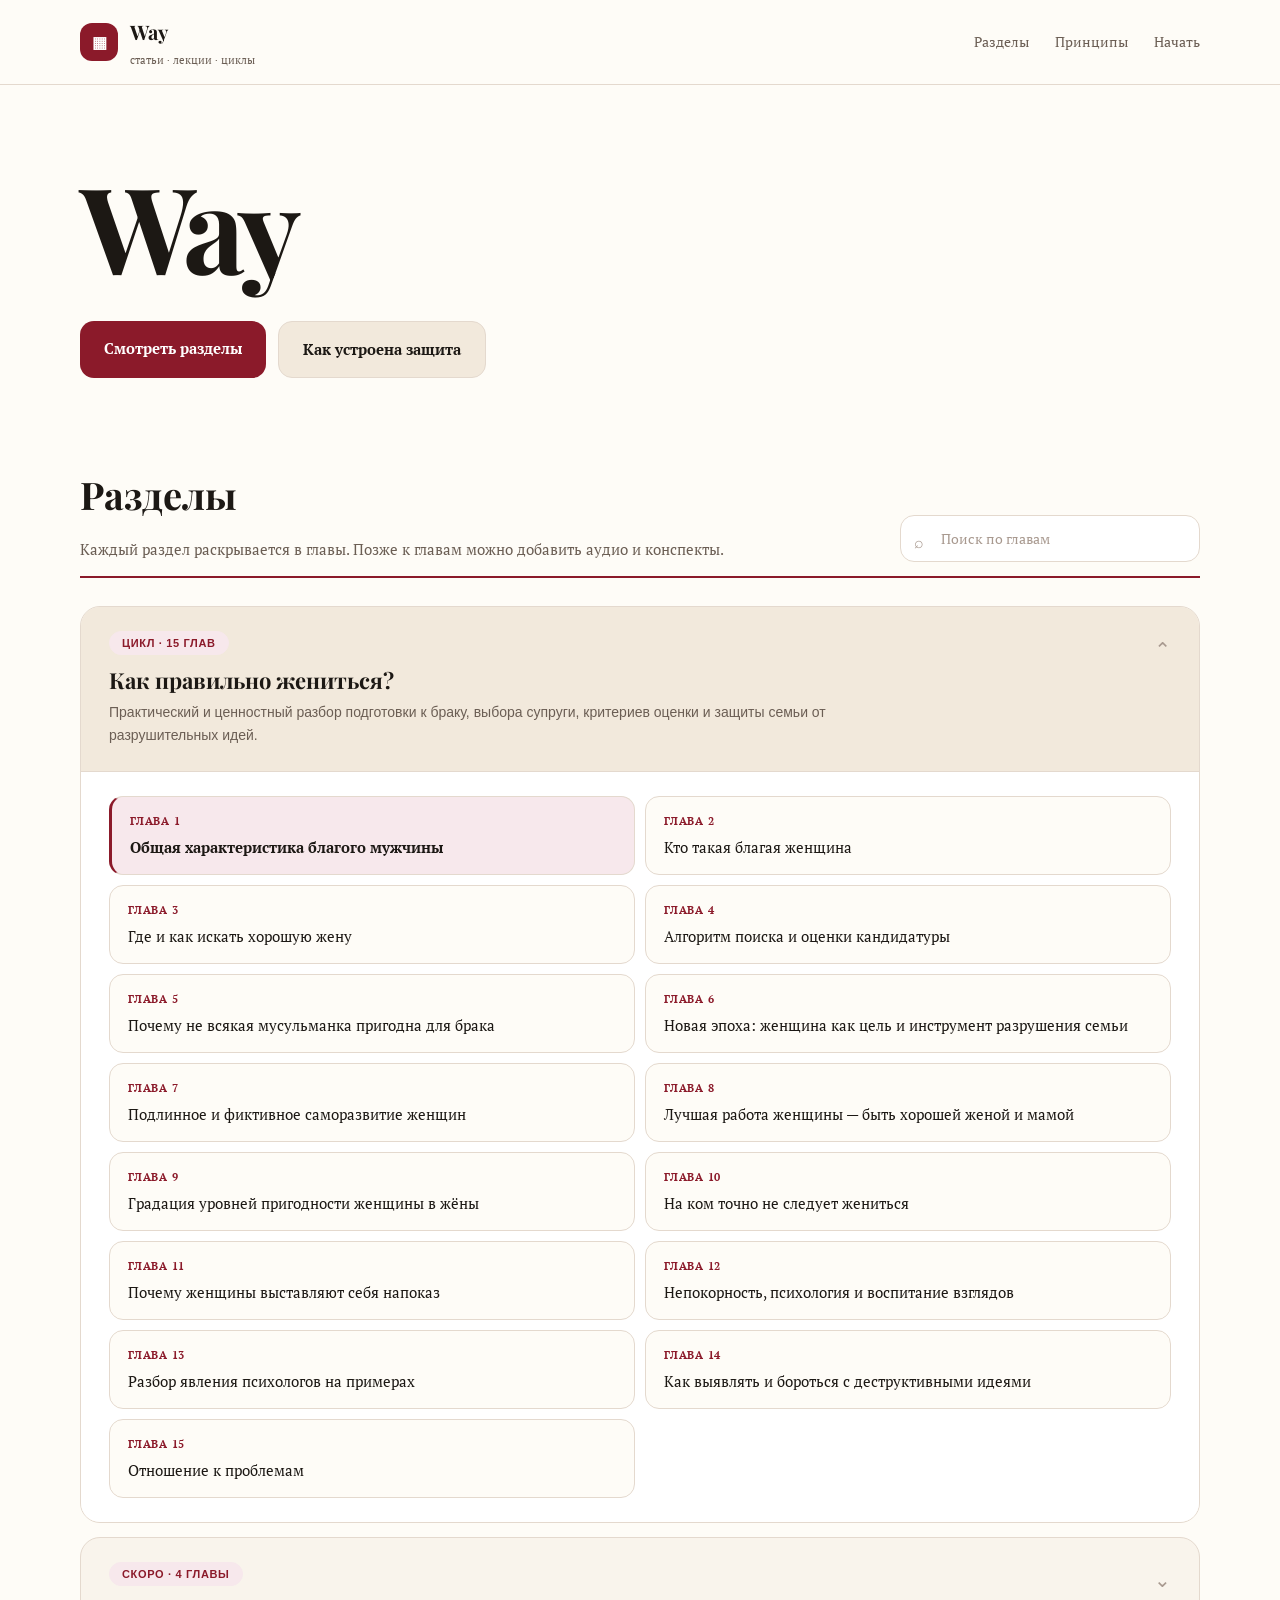
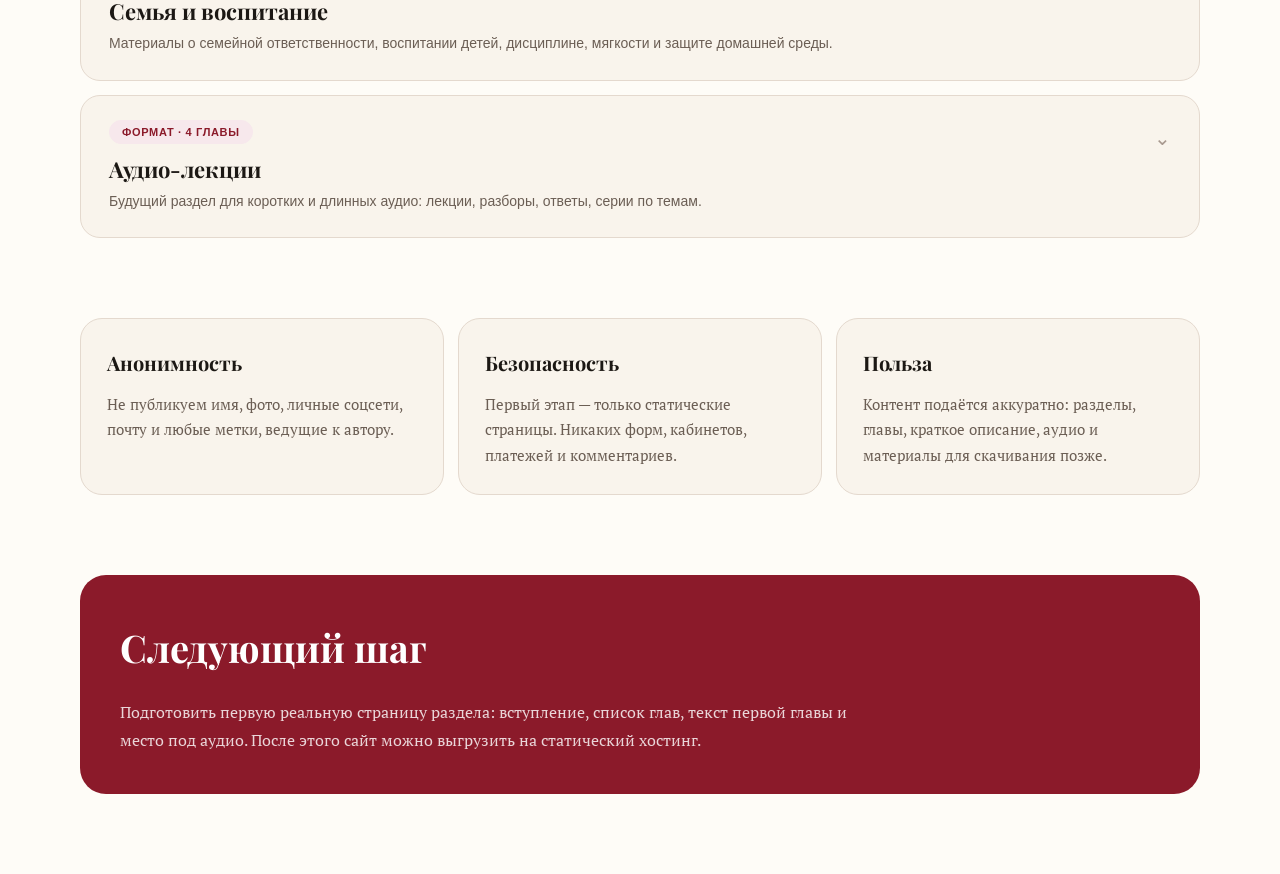
==== index.html @ 78baf411 "Add files via upload" ====
<!doctype html>
<html lang="ru">
<head>
  <meta charset="utf-8" />
  <meta name="viewport" content="width=device-width, initial-scale=1" />
  <title>Way — статьи, лекции, циклы</title>
  <meta name="description" content="Way — библиотека полезных материалов: статьи, циклы и аудио-лекции." />
  <meta name="robots" content="index, follow" />
  <link rel="preconnect" href="https://fonts.googleapis.com" />
  <link rel="preconnect" href="https://fonts.gstatic.com" crossorigin />
  <link href="https://fonts.googleapis.com/css2?family=Playfair+Display:wght@400;600;700&family=PT+Serif:ital,wght@0,400;0,700;1,400&display=swap" rel="stylesheet" />
  <link rel="stylesheet" href="styles.css" />
</head>
<body>
  <header class="topbar">
    <div class="container nav">
      <a class="brand" href="/" aria-label="На главную">
        <span class="brand-icon">▦</span>
        <span><strong>Way</strong><small>статьи · лекции · циклы</small></span>
      </a>
      <nav class="nav-links">
        <a href="#sections">Разделы</a>
        <a href="#privacy">Принципы</a>
        <a href="#start">Начать</a>
      </nav>
    </div>
  </header>

  <main class="container">
    <section class="hero">
      <div>
        <h1>Way</h1>
        <div class="actions">
          <a class="button primary" href="#sections">Смотреть разделы</a>
          <a class="button secondary" href="#privacy">Как устроена защита</a>
        </div>
      </div>
    </section>

    <section id="sections" class="section-block">
      <div class="section-title">
        <div><h2>Разделы</h2><p>Каждый раздел раскрывается в главы. Позже к главам можно добавить аудио и конспекты.</p></div>
        <label class="search"><span>⌕</span><input id="searchInput" placeholder="Поиск по главам" /></label>
      </div>

      <div class="accordion" id="accordion">
        <article class="panel open" data-search="как правильно жениться мужчина женщина жена брак семья">
          <button class="panel-head" type="button">
            <span><em>Цикл · 15 глав</em><strong>Как правильно жениться?</strong><small>Практический и ценностный разбор подготовки к браку, выбора супруги, критериев оценки и защиты семьи от разрушительных идей.</small></span>
            <i>⌄</i>
          </button>
          <div class="panel-body">
            <ol class="chapter-grid">
              <li><a href="chapter1.html">Общая характеристика благого мужчины</a></li>
              <li>Кто такая благая женщина</li>
              <li>Где и как искать хорошую жену</li>
              <li>Алгоритм поиска и оценки кандидатуры</li>
              <li>Почему не всякая мусульманка пригодна для брака</li>
              <li>Новая эпоха: женщина как цель и инструмент разрушения семьи</li>
              <li>Подлинное и фиктивное саморазвитие женщин</li>
              <li>Лучшая работа женщины — быть хорошей женой и мамой</li>
              <li>Градация уровней пригодности женщины в жёны</li>
              <li>На ком точно не следует жениться</li>
              <li>Почему женщины выставляют себя напоказ</li>
              <li>Непокорность, психология и воспитание взглядов</li>
              <li>Разбор явления психологов на примерах</li>
              <li>Как выявлять и бороться с деструктивными идеями</li>
              <li>Отношение к проблемам</li>
            </ol>
          </div>
        </article>

        <article class="panel" data-search="семья воспитание дети отец мать дом">
          <button class="panel-head" type="button">
            <span><em>Скоро · 4 главы</em><strong>Семья и воспитание</strong><small>Материалы о семейной ответственности, воспитании детей, дисциплине, мягкости и защите домашней среды.</small></span>
            <i>⌄</i>
          </button>
          <div class="panel-body"><ol class="chapter-grid"><li>Основы воспитания</li><li>Дом как крепость</li><li>Роль отца</li><li>Роль матери</li></ol></div>
        </article>

        <article class="panel" data-search="аудио лекции скачать серии избранное">
          <button class="panel-head" type="button">
            <span><em>Формат · 4 главы</em><strong>Аудио-лекции</strong><small>Будущий раздел для коротких и длинных аудио: лекции, разборы, ответы, серии по темам.</small></span>
            <i>⌄</i>
          </button>
          <div class="panel-body"><ol class="chapter-grid"><li>Последние лекции</li><li>Серии</li><li>Избранное</li><li>Скачать офлайн</li></ol></div>
        </article>
      </div>
    </section>

    <section id="privacy" class="cards">
      <div class="info-card"><h3>Анонимность</h3><p>Не публикуем имя, фото, личные соцсети, почту и любые метки, ведущие к автору.</p></div>
      <div class="info-card"><h3>Безопасность</h3><p>Первый этап — только статические страницы. Никаких форм, кабинетов, платежей и комментариев.</p></div>
      <div class="info-card"><h3>Польза</h3><p>Контент подаётся аккуратно: разделы, главы, краткое описание, аудио и материалы для скачивания позже.</p></div>
    </section>

    <section id="start" class="final-card">
      <h2>Следующий шаг</h2>
      <p>Подготовить первую реальную страницу раздела: вступление, список глав, текст первой главы и место под аудио. После этого сайт можно выгрузить на статический хостинг.</p>
    </section>
  </main>

  <script src="script.js"></script>
</body>
</html>
---- styles.css ----
/* ── Variables ── */
:root{--bg:#FEFCF7;--bg-card:#F9F4EC;--cream:#F2E9DC;--line:#E4D9CE;--text:#1C1814;--muted:#6B5E54;--muted-light:#A8998F;--burgundy:#8B1A2A;--burgundy-dk:#6D1421;--burgundy-pale:#F7E8EC}

/* ── Reset ── */
*{box-sizing:border-box}html{scroll-behavior:smooth}body{margin:0;font-family:'PT Serif',Georgia,serif;background:var(--bg);color:var(--text);line-height:1.75}.container{width:min(1120px,calc(100% - 32px));margin:0 auto}

/* ── Topbar ── */
.topbar{position:sticky;top:0;z-index:10;border-bottom:1px solid var(--line);background:rgba(254,252,247,.95);backdrop-filter:blur(16px)}.nav{display:flex;align-items:center;justify-content:space-between;padding:14px 0}.brand{display:flex;gap:12px;align-items:center;text-decoration:none;color:var(--text)}.brand-icon{display:grid;place-items:center;width:38px;height:38px;border-radius:12px;background:var(--burgundy);color:#fff;font-weight:800;font-size:16px}.brand strong{font-family:'Playfair Display',Georgia,serif;font-size:20px;color:var(--text)}.brand small{display:block;color:var(--muted);font-size:11px;margin-top:2px}.nav-links{display:flex;gap:26px}.nav-links a{color:var(--muted);text-decoration:none;font-size:14px}.nav-links a:hover{color:var(--burgundy)}

/* ── Hero ── */
.hero{padding:80px 0 64px}.hero h1{font-family:'Playfair Display',Georgia,serif;font-size:clamp(72px,12vw,120px);line-height:1;margin:0 0 36px;letter-spacing:-.04em;color:var(--text)}.actions{display:flex;gap:12px;flex-wrap:wrap}.button{display:inline-flex;border-radius:14px;padding:14px 24px;text-decoration:none;font-weight:700;font-size:15px;font-family:'PT Serif',Georgia,serif;transition:all .18s}.primary{background:var(--burgundy);color:#fff}.primary:hover{background:var(--burgundy-dk)}.secondary{background:var(--cream);color:var(--text);border:1px solid var(--line)}.secondary:hover{background:var(--line)}

/* ── Sections ── */
.section-block{padding:20px 0 80px}.section-title{display:flex;justify-content:space-between;gap:20px;align-items:flex-end;margin-bottom:28px;padding-bottom:14px;border-bottom:2px solid var(--burgundy)}.section-title h2,.final-card h2{font-family:'Playfair Display',Georgia,serif;font-size:38px;margin:0;color:var(--text)}.section-title p{color:var(--muted);margin:8px 0 0;font-size:15px}.search{position:relative;min-width:300px}.search span{position:absolute;left:14px;top:13px;color:var(--muted-light)}.search input{width:100%;border:1px solid var(--line);background:#fff;color:var(--text);border-radius:14px;padding:13px 14px 13px 40px;outline:none;font-family:'PT Serif',Georgia,serif;font-size:14px}.search input::placeholder{color:var(--muted-light)}.search input:focus{border-color:var(--burgundy)}

/* ── Accordion ── */
.accordion{display:grid;gap:14px}.panel{border:1px solid var(--line);background:var(--bg-card);border-radius:20px;overflow:hidden}.panel[hidden]{display:none}.panel-head{width:100%;display:flex;justify-content:space-between;gap:20px;background:transparent;color:var(--text);border:0;text-align:left;padding:24px 28px;cursor:pointer;transition:background .15s}.panel-head:hover{background:var(--cream)}.panel.open>.panel-head{background:var(--cream)}.panel-head em{font-style:normal;display:inline-block;color:var(--burgundy);font-size:11px;border:1px solid var(--burgundy-pale);background:var(--burgundy-pale);border-radius:999px;padding:5px 12px;margin-bottom:10px;letter-spacing:.06em;font-weight:700;text-transform:uppercase}.panel-head strong{display:block;font-family:'Playfair Display',Georgia,serif;font-size:22px;color:var(--text)}.panel-head small{display:block;color:var(--muted);font-size:14px;line-height:1.65;max-width:780px;margin-top:6px}.panel-head i{font-style:normal;font-size:20px;transition:.2s;color:var(--muted-light);flex-shrink:0;margin-top:6px}.panel.open .panel-head i{transform:rotate(180deg)}.panel-body{display:none;border-top:1px solid var(--line);padding:24px 28px;background:#fff}.panel.open .panel-body{display:block}

/* ── Chapter grid ── */
.chapter-grid{counter-reset:item;list-style:none;display:grid;grid-template-columns:repeat(2,minmax(0,1fr));gap:10px;margin:0;padding:0}.chapter-grid li{border:1px solid var(--line);background:var(--bg);border-radius:14px;padding:16px 18px;color:var(--text);transition:border-color .15s,background .15s;font-size:15px;line-height:1.5}.chapter-grid li::before{counter-increment:item;content:"Глава " counter(item);display:block;color:var(--burgundy);font-size:11px;font-weight:700;text-transform:uppercase;letter-spacing:.07em;margin-bottom:6px}.chapter-grid li:first-child{border-left:3px solid var(--burgundy);background:var(--burgundy-pale);cursor:pointer}.chapter-grid li:first-child:hover{background:#f0d8de}.chapter-grid li:first-child a{color:var(--text);text-decoration:none;display:block;font-weight:700}.chapter-grid li:first-child a:hover{color:var(--burgundy)}

/* ── Info cards ── */
.cards{display:grid;grid-template-columns:repeat(3,1fr);gap:14px;padding-bottom:80px}.info-card{border:1px solid var(--line);background:var(--bg-card);border-radius:22px;padding:26px}.info-card h3{font-family:'Playfair Display',Georgia,serif;font-size:20px;margin:0 0 12px;color:var(--text)}.info-card p{color:var(--muted);line-height:1.7;margin:0;font-size:15px}

/* ── Final card ── */
.final-card{background:var(--burgundy);color:#fff;border-radius:26px;padding:40px;margin-bottom:80px}.final-card h2{font-family:'Playfair Display',Georgia,serif;color:#fff;margin:0 0 16px}.final-card p{max-width:760px;color:rgba(255,255,255,.82);line-height:1.75;margin:0;font-size:16px}

/* ── Article / Chapter page ── */
.article-wrap{padding:56px 0 100px;max-width:780px}.article-breadcrumb{font-size:13px;color:var(--muted);margin-bottom:36px}.article-breadcrumb a{color:var(--muted);text-decoration:none}.article-breadcrumb a:hover{color:var(--burgundy)}.article-breadcrumb span{margin:0 6px;opacity:.5}.article-eyebrow{display:inline-block;color:var(--burgundy);font-size:12px;font-weight:700;text-transform:uppercase;letter-spacing:.1em;margin-bottom:14px}.article-wrap h1{font-family:'Playfair Display',Georgia,serif;font-size:clamp(28px,5vw,46px);line-height:1.15;margin:0 0 28px;color:var(--text)}.article-intro{background:var(--bg-card);border-left:3px solid var(--burgundy);border-radius:0 14px 14px 0;padding:18px 24px;margin:0 0 36px;color:var(--muted);font-style:italic;font-size:16px;line-height:1.7}.article-intro p{margin:0 0 6px}.article-intro p:last-child{margin:0}.article-ornament{text-align:center;color:var(--burgundy);font-size:18px;letter-spacing:.4em;margin:0 0 44px;opacity:.7}.article-section{margin-bottom:48px}.article-section h2{font-family:'Playfair Display',Georgia,serif;font-size:22px;color:var(--burgundy);margin:0 0 16px;padding-bottom:8px;border-bottom:1px solid var(--burgundy-pale)}.article-section p{margin:0 0 16px;font-size:17px;line-height:1.85}.article-section p:last-child{margin:0}.article-section blockquote{margin:16px 0;padding:18px 22px;background:var(--bg-card);border-radius:14px;border-left:3px solid var(--burgundy);font-style:italic;font-size:16px;line-height:1.75}.article-section blockquote p{margin:0}.quality-list{list-style:none;padding:0;margin:0 0 8px;display:grid;gap:10px}.quality-list li{background:var(--bg-card);border:1px solid var(--line);border-radius:14px;padding:14px 18px 14px 44px;font-size:16px;line-height:1.65;position:relative}.quality-list li::before{content:"◆";color:var(--burgundy);font-size:10px;position:absolute;left:18px;top:18px}.quality-note{display:block;color:var(--muted);font-size:14px;margin-top:7px;line-height:1.6;font-style:italic}.aspects-list{list-style:none;padding:0;margin:0;display:grid;grid-template-columns:repeat(2,1fr);gap:10px}.aspects-list li{background:var(--cream);border:1px solid var(--line);border-radius:12px;padding:14px 18px;font-size:16px}.article-leadout{background:var(--bg-card);border:1px solid var(--line);border-radius:20px;padding:28px 32px;margin-top:20px}.article-leadout .article-section{margin:0}.article-leadout h2{border-bottom:none;margin-bottom:12px;font-size:20px}.back-link{display:inline-flex;margin-top:20px;color:var(--burgundy);text-decoration:none;font-size:15px;font-weight:700}.back-link:hover{text-decoration:underline}

/* ── Responsive ── */
@media(max-width:820px){.nav-links{display:none}.hero{padding:48px 0 40px}.hero h1{font-size:56px}.section-title{display:block}.search{display:block;min-width:0;margin-top:16px}.chapter-grid,.cards{grid-template-columns:1fr}.aspects-list{grid-template-columns:1fr}.article-wrap{padding:40px 0 60px}}
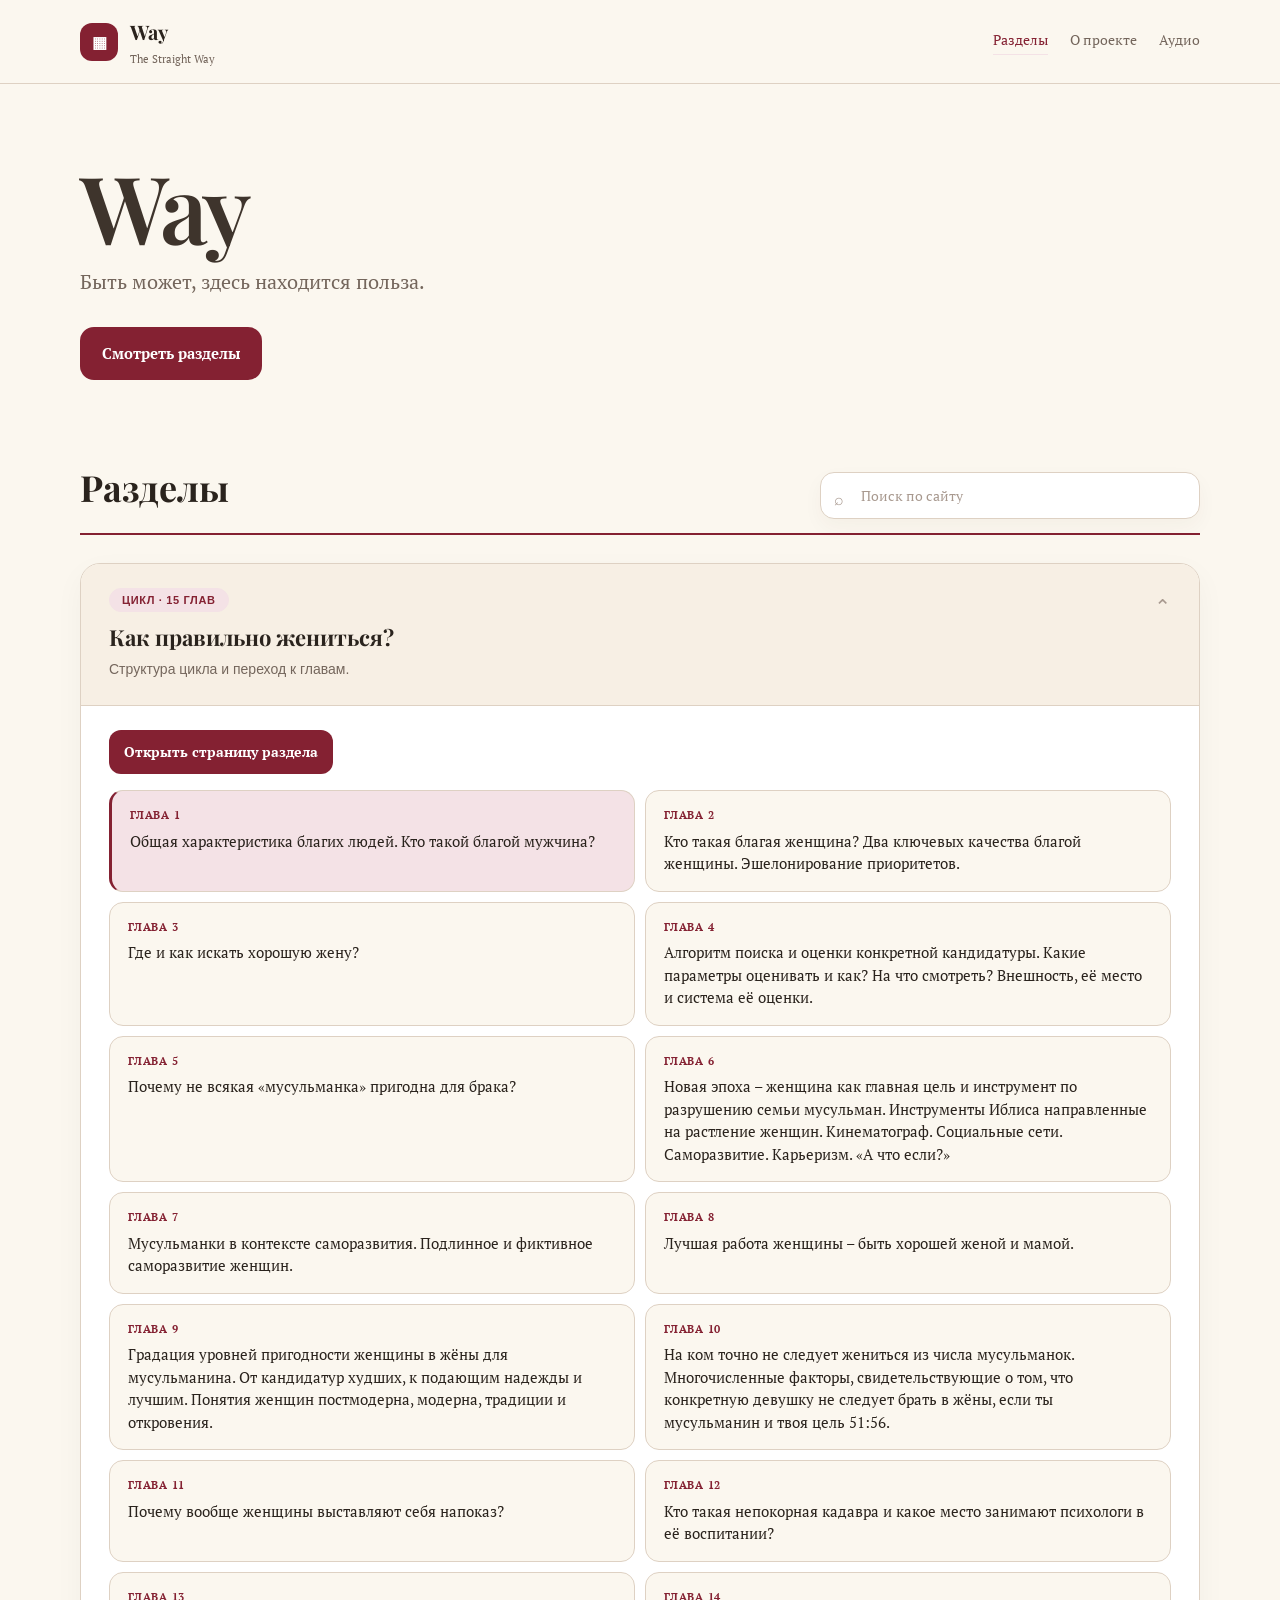
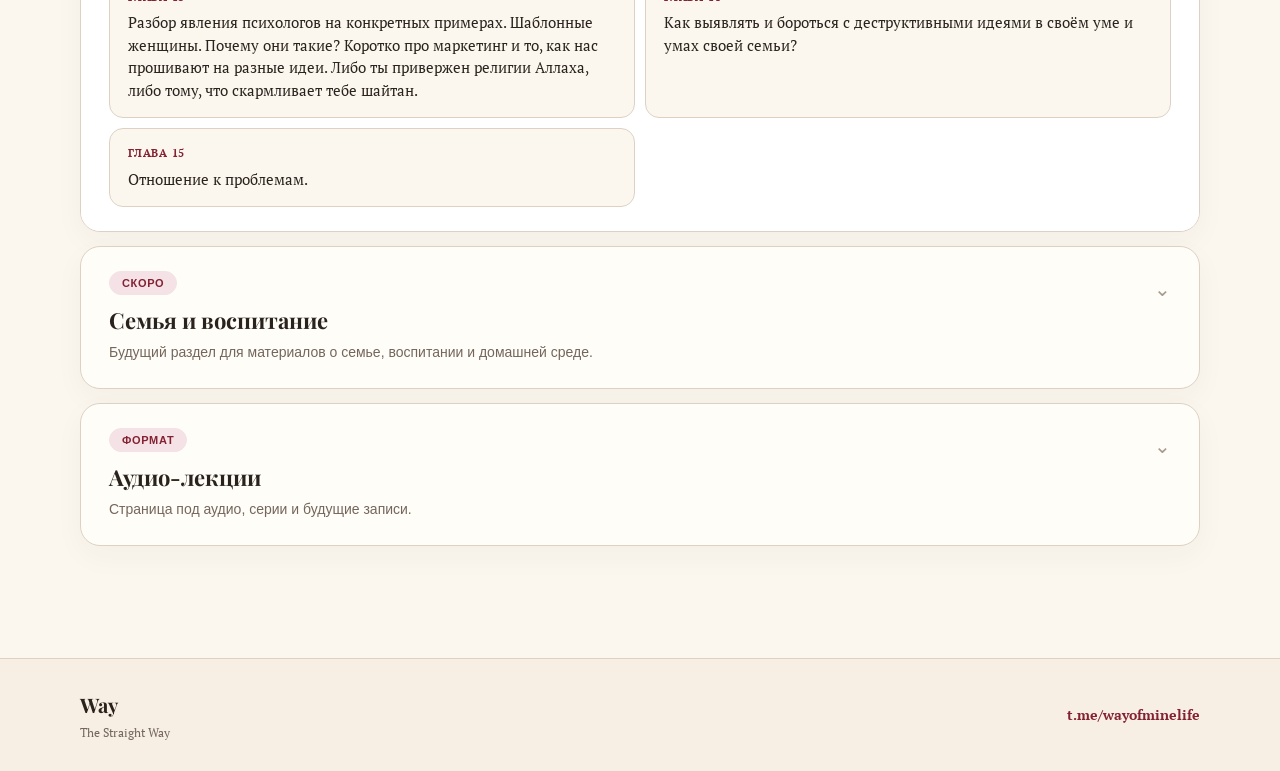
==== commit b1881115: "Add files via upload" ====
--- a/index.html
+++ b/index.html
@@ -3,8 +3,8 @@
 <head>
   <meta charset="utf-8" />
   <meta name="viewport" content="width=device-width, initial-scale=1" />
-  <title>Way — статьи, лекции, циклы</title>
-  <meta name="description" content="Way — библиотека полезных материалов: статьи, циклы и аудио-лекции." />
+  <title>The Straight Way — статьи, лекции, циклы</title>
+  <meta name="description" content="The Straight Way — библиотека материалов: статьи, циклы и аудио-лекции." />
   <meta name="robots" content="index, follow" />
   <link rel="preconnect" href="https://fonts.googleapis.com" />
   <link rel="preconnect" href="https://fonts.gstatic.com" crossorigin />
@@ -14,14 +14,14 @@
 <body>
   <header class="topbar">
     <div class="container nav">
-      <a class="brand" href="/" aria-label="На главную">
+      <a class="brand" href="index.html" aria-label="На главную">
         <span class="brand-icon">▦</span>
-        <span><strong>Way</strong><small>статьи · лекции · циклы</small></span>
+        <span><strong>Way</strong><small>The Straight Way</small></span>
       </a>
-      <nav class="nav-links">
-        <a href="#sections">Разделы</a>
-        <a href="#privacy">Принципы</a>
-        <a href="#start">Начать</a>
+      <nav class="nav-links" aria-label="Главное меню">
+        <a class="active" href="index.html#sections">Разделы</a>
+        <a class="" href="about.html">О проекте</a>
+        <a class="" href="audio.html">Аудио</a>
       </nav>
     </div>
   </header>
@@ -30,76 +30,83 @@
     <section class="hero">
       <div>
         <h1>Way</h1>
+        <p class="hero-subtitle">Быть может, здесь находится польза.</p>
         <div class="actions">
           <a class="button primary" href="#sections">Смотреть разделы</a>
-          <a class="button secondary" href="#privacy">Как устроена защита</a>
         </div>
       </div>
     </section>
 
     <section id="sections" class="section-block">
       <div class="section-title">
-        <div><h2>Разделы</h2><p>Каждый раздел раскрывается в главы. Позже к главам можно добавить аудио и конспекты.</p></div>
-        <label class="search"><span>⌕</span><input id="searchInput" placeholder="Поиск по главам" /></label>
+        <div><h2>Разделы</h2></div>
+        <div class="search-wrap">
+          <label class="search"><span>⌕</span><input id="searchInput" placeholder="Поиск по сайту" autocomplete="off" /></label>
+          <div id="searchResults" class="search-results" aria-live="polite"></div>
+        </div>
       </div>
 
       <div class="accordion" id="accordion">
-        <article class="panel open" data-search="как правильно жениться мужчина женщина жена брак семья">
+        <article class="panel open" data-search="как правильно жениться мужчина женщина жена брак семья супруга сватовство критерии оценка">
           <button class="panel-head" type="button">
-            <span><em>Цикл · 15 глав</em><strong>Как правильно жениться?</strong><small>Практический и ценностный разбор подготовки к браку, выбора супруги, критериев оценки и защиты семьи от разрушительных идей.</small></span>
+            <span><em>Цикл · 15 глав</em><strong>Как правильно жениться?</strong><small>Структура цикла и переход к главам.</small></span>
             <i>⌄</i>
           </button>
           <div class="panel-body">
+            <a class="section-link" href="marriage.html">Открыть страницу раздела</a>
             <ol class="chapter-grid">
-              <li><a href="chapter1.html">Общая характеристика благого мужчины</a></li>
-              <li>Кто такая благая женщина</li>
-              <li>Где и как искать хорошую жену</li>
-              <li>Алгоритм поиска и оценки кандидатуры</li>
-              <li>Почему не всякая мусульманка пригодна для брака</li>
-              <li>Новая эпоха: женщина как цель и инструмент разрушения семьи</li>
-              <li>Подлинное и фиктивное саморазвитие женщин</li>
-              <li>Лучшая работа женщины — быть хорошей женой и мамой</li>
-              <li>Градация уровней пригодности женщины в жёны</li>
-              <li>На ком точно не следует жениться</li>
-              <li>Почему женщины выставляют себя напоказ</li>
-              <li>Непокорность, психология и воспитание взглядов</li>
-              <li>Разбор явления психологов на примерах</li>
-              <li>Как выявлять и бороться с деструктивными идеями</li>
-              <li>Отношение к проблемам</li>
+              <li><a href="chapter1.html">Общая характеристика благих людей. Кто такой благой мужчина?</a></li>
+              <li><a href="marriage.html#chapter-2">Кто такая благая женщина? Два ключевых качества благой женщины. Эшелонирование приоритетов.</a></li>
+              <li><a href="marriage.html#chapter-3">Где и как искать хорошую жену?</a></li>
+              <li><a href="marriage.html#chapter-4">Алгоритм поиска и оценки конкретной кандидатуры. Какие параметры оценивать и как? На что смотреть? Внешность, её место и система её оценки.</a></li>
+              <li><a href="marriage.html#chapter-5">Почему не всякая «мусульманка» пригодна для брака?</a></li>
+              <li><a href="marriage.html#chapter-6">Новая эпоха – женщина как главная цель и инструмент по разрушению семьи мусульман. Инструменты Иблиса направленные на растление женщин. Кинематограф. Социальные сети. Саморазвитие. Карьеризм. «А что если?»</a></li>
+              <li><a href="marriage.html#chapter-7">Мусульманки в контексте саморазвития. Подлинное и фиктивное саморазвитие женщин.</a></li>
+              <li><a href="marriage.html#chapter-8">Лучшая работа женщины – быть хорошей женой и мамой.</a></li>
+              <li><a href="marriage.html#chapter-9">Градация уровней пригодности женщины в жёны для мусульманина. От кандидатур худших, к подающим надежды и лучшим. Понятия женщин постмодерна, модерна, традиции и откровения.</a></li>
+              <li><a href="marriage.html#chapter-10">На ком точно не следует жениться из числа мусульманок. Многочисленные факторы, свидетельствующие о том, что конкретную девушку не следует брать в жёны, если ты мусульманин и твоя цель 51:56.</a></li>
+              <li><a href="marriage.html#chapter-11">Почему вообще женщины выставляют себя напоказ?</a></li>
+              <li><a href="marriage.html#chapter-12">Кто такая непокорная кадавра и какое место занимают психологи в её воспитании?</a></li>
+              <li><a href="marriage.html#chapter-13">Разбор явления психологов на конкретных примерах. Шаблонные женщины. Почему они такие? Коротко про маркетинг и то, как нас прошивают на разные идеи. Либо ты привержен религии Аллаха, либо тому, что скармливает тебе шайтан.</a></li>
+              <li><a href="marriage.html#chapter-14">Как выявлять и бороться с деструктивными идеями в своём уме и умах своей семьи?</a></li>
+              <li><a href="marriage.html#chapter-15">Отношение к проблемам.</a></li>
             </ol>
           </div>
         </article>
 
         <article class="panel" data-search="семья воспитание дети отец мать дом">
           <button class="panel-head" type="button">
-            <span><em>Скоро · 4 главы</em><strong>Семья и воспитание</strong><small>Материалы о семейной ответственности, воспитании детей, дисциплине, мягкости и защите домашней среды.</small></span>
+            <span><em>Скоро</em><strong>Семья и воспитание</strong><small>Будущий раздел для материалов о семье, воспитании и домашней среде.</small></span>
             <i>⌄</i>
           </button>
-          <div class="panel-body"><ol class="chapter-grid"><li>Основы воспитания</li><li>Дом как крепость</li><li>Роль отца</li><li>Роль матери</li></ol></div>
+          <div class="panel-body">
+            <ol class="chapter-grid"><li>Основы воспитания</li><li>Дом как крепость</li><li>Роль отца</li><li>Роль матери</li></ol>
+          </div>
         </article>
 
-        <article class="panel" data-search="аудио лекции скачать серии избранное">
+        <article class="panel" data-search="аудио лекции скачать серии избранное запись mp3">
           <button class="panel-head" type="button">
-            <span><em>Формат · 4 главы</em><strong>Аудио-лекции</strong><small>Будущий раздел для коротких и длинных аудио: лекции, разборы, ответы, серии по темам.</small></span>
+            <span><em>Формат</em><strong>Аудио-лекции</strong><small>Страница под аудио, серии и будущие записи.</small></span>
             <i>⌄</i>
           </button>
-          <div class="panel-body"><ol class="chapter-grid"><li>Последние лекции</li><li>Серии</li><li>Избранное</li><li>Скачать офлайн</li></ol></div>
+          <div class="panel-body">
+            <a class="section-link" href="audio.html">Открыть аудио-раздел</a>
+            <ol class="chapter-grid"><li>Последние лекции</li><li>Серии</li><li>Избранное</li><li>Скачать офлайн</li></ol>
+          </div>
         </article>
       </div>
     </section>
-
-    <section id="privacy" class="cards">
-      <div class="info-card"><h3>Анонимность</h3><p>Не публикуем имя, фото, личные соцсети, почту и любые метки, ведущие к автору.</p></div>
-      <div class="info-card"><h3>Безопасность</h3><p>Первый этап — только статические страницы. Никаких форм, кабинетов, платежей и комментариев.</p></div>
-      <div class="info-card"><h3>Польза</h3><p>Контент подаётся аккуратно: разделы, главы, краткое описание, аудио и материалы для скачивания позже.</p></div>
-    </section>
-
-    <section id="start" class="final-card">
-      <h2>Следующий шаг</h2>
-      <p>Подготовить первую реальную страницу раздела: вступление, список глав, текст первой главы и место под аудио. После этого сайт можно выгрузить на статический хостинг.</p>
-    </section>
   </main>
 
+  <footer class="site-footer">
+    <div class="container footer-inner">
+      <div>
+        <strong>Way</strong>
+        <span>The Straight Way</span>
+      </div>
+      <a href="https://t.me/wayofminelife" target="_blank" rel="noopener noreferrer">t.me/wayofminelife</a>
+    </div>
+  </footer>
   <script src="script.js"></script>
 </body>
 </html>
--- a/styles.css
+++ b/styles.css
@@ -1,32 +1,47 @@
 /* ── Variables ── */
-:root{--bg:#FEFCF7;--bg-card:#F9F4EC;--cream:#F2E9DC;--line:#E4D9CE;--text:#1C1814;--muted:#6B5E54;--muted-light:#A8998F;--burgundy:#8B1A2A;--burgundy-dk:#6D1421;--burgundy-pale:#F7E8EC}
+:root{
+  --bg:#FBF7EF;
+  --bg-soft:#F7EFE4;
+  --bg-card:#FFFDF8;
+  --cream:#EFE4D5;
+  --line:#DED1C3;
+  --text:#2A231D;
+  --text-soft:#3E342C;
+  --muted:#74665C;
+  --muted-light:#A8998F;
+  --burgundy:#842132;
+  --burgundy-dk:#681927;
+  --burgundy-pale:#F4E2E6;
+  --shadow:0 14px 36px rgba(60,39,25,.07);
+}
 
 /* ── Reset ── */
-*{box-sizing:border-box}html{scroll-behavior:smooth}body{margin:0;font-family:'PT Serif',Georgia,serif;background:var(--bg);color:var(--text);line-height:1.75}.container{width:min(1120px,calc(100% - 32px));margin:0 auto}
+*{box-sizing:border-box}html{scroll-behavior:smooth}body{margin:0;font-family:'PT Serif',Georgia,serif;background:var(--bg);color:var(--text);line-height:1.75}.container{width:min(1120px,calc(100% - 32px));margin:0 auto}a{color:inherit}
 
 /* ── Topbar ── */
-.topbar{position:sticky;top:0;z-index:10;border-bottom:1px solid var(--line);background:rgba(254,252,247,.95);backdrop-filter:blur(16px)}.nav{display:flex;align-items:center;justify-content:space-between;padding:14px 0}.brand{display:flex;gap:12px;align-items:center;text-decoration:none;color:var(--text)}.brand-icon{display:grid;place-items:center;width:38px;height:38px;border-radius:12px;background:var(--burgundy);color:#fff;font-weight:800;font-size:16px}.brand strong{font-family:'Playfair Display',Georgia,serif;font-size:20px;color:var(--text)}.brand small{display:block;color:var(--muted);font-size:11px;margin-top:2px}.nav-links{display:flex;gap:26px}.nav-links a{color:var(--muted);text-decoration:none;font-size:14px}.nav-links a:hover{color:var(--burgundy)}
+.topbar{position:sticky;top:0;z-index:10;border-bottom:1px solid var(--line);background:rgba(251,247,239,.96);backdrop-filter:blur(16px)}.nav{display:flex;align-items:center;justify-content:space-between;padding:14px 0}.brand{display:flex;gap:12px;align-items:center;text-decoration:none;color:var(--text)}.brand-icon{display:grid;place-items:center;width:38px;height:38px;border-radius:12px;background:var(--burgundy);color:#fff;font-weight:800;font-size:16px}.brand strong{font-family:'Playfair Display',Georgia,serif;font-size:20px;color:var(--text)}.brand small{display:block;color:var(--muted);font-size:11px;margin-top:1px}.nav-links{display:flex;gap:22px}.nav-links a{color:var(--muted);text-decoration:none;font-size:14px;border-bottom:1px solid transparent;padding-bottom:2px}.nav-links a:hover,.nav-links a.active{color:var(--burgundy);border-bottom-color:var(--burgundy-pale)}
 
 /* ── Hero ── */
-.hero{padding:80px 0 64px}.hero h1{font-family:'Playfair Display',Georgia,serif;font-size:clamp(72px,12vw,120px);line-height:1;margin:0 0 36px;letter-spacing:-.04em;color:var(--text)}.actions{display:flex;gap:12px;flex-wrap:wrap}.button{display:inline-flex;border-radius:14px;padding:14px 24px;text-decoration:none;font-weight:700;font-size:15px;font-family:'PT Serif',Georgia,serif;transition:all .18s}.primary{background:var(--burgundy);color:#fff}.primary:hover{background:var(--burgundy-dk)}.secondary{background:var(--cream);color:var(--text);border:1px solid var(--line)}.secondary:hover{background:var(--line)}
+.hero{padding:76px 0 54px}.hero h1{font-family:'Playfair Display',Georgia,serif;font-size:clamp(62px,9vw,94px);font-weight:600;line-height:.98;margin:0 0 14px;letter-spacing:-.035em;color:var(--text-soft);text-rendering:optimizeLegibility}.hero-subtitle{margin:0 0 30px;max-width:560px;color:var(--muted);font-size:20px;line-height:1.55}.actions{display:flex;gap:12px;flex-wrap:wrap}.button{display:inline-flex;border-radius:14px;padding:13px 22px;text-decoration:none;font-weight:700;font-size:15px;font-family:'PT Serif',Georgia,serif;transition:all .18s}.primary{background:var(--burgundy);color:#fff}.primary:hover{background:var(--burgundy-dk)}
 
 /* ── Sections ── */
-.section-block{padding:20px 0 80px}.section-title{display:flex;justify-content:space-between;gap:20px;align-items:flex-end;margin-bottom:28px;padding-bottom:14px;border-bottom:2px solid var(--burgundy)}.section-title h2,.final-card h2{font-family:'Playfair Display',Georgia,serif;font-size:38px;margin:0;color:var(--text)}.section-title p{color:var(--muted);margin:8px 0 0;font-size:15px}.search{position:relative;min-width:300px}.search span{position:absolute;left:14px;top:13px;color:var(--muted-light)}.search input{width:100%;border:1px solid var(--line);background:#fff;color:var(--text);border-radius:14px;padding:13px 14px 13px 40px;outline:none;font-family:'PT Serif',Georgia,serif;font-size:14px}.search input::placeholder{color:var(--muted-light)}.search input:focus{border-color:var(--burgundy)}
+.section-block{padding:22px 0 84px}.section-title{display:flex;justify-content:space-between;gap:20px;align-items:flex-end;margin-bottom:28px;padding-bottom:14px;border-bottom:2px solid var(--burgundy)}.section-title h2,.final-card h2{font-family:'Playfair Display',Georgia,serif;font-size:36px;margin:0;color:var(--text)}.search-wrap{position:relative;width:min(380px,100%)}.search{position:relative;display:block}.search span{position:absolute;left:14px;top:13px;color:var(--muted-light)}.search input{width:100%;border:1px solid var(--line);background:#fff;color:var(--text);border-radius:14px;padding:13px 14px 13px 40px;outline:none;font-family:'PT Serif',Georgia,serif;font-size:14px;box-shadow:0 8px 20px rgba(70,45,25,.04)}.search input::placeholder{color:var(--muted-light)}.search input:focus{border-color:var(--burgundy)}.search-results{display:none;position:absolute;top:calc(100% + 8px);right:0;width:min(520px,calc(100vw - 32px));max-height:360px;overflow:auto;border:1px solid var(--line);background:#fff;border-radius:16px;box-shadow:var(--shadow);padding:8px;z-index:20}.search-results.open{display:block}.search-item{display:block;text-decoration:none;border-radius:12px;padding:12px 14px;color:var(--text)}.search-item:hover{background:var(--bg-soft)}.search-item strong{display:block;font-size:15px}.search-item span{display:block;color:var(--muted);font-size:13px;line-height:1.55;margin-top:3px}.search-empty{padding:12px 14px;color:var(--muted);font-size:14px}
 
 /* ── Accordion ── */
-.accordion{display:grid;gap:14px}.panel{border:1px solid var(--line);background:var(--bg-card);border-radius:20px;overflow:hidden}.panel[hidden]{display:none}.panel-head{width:100%;display:flex;justify-content:space-between;gap:20px;background:transparent;color:var(--text);border:0;text-align:left;padding:24px 28px;cursor:pointer;transition:background .15s}.panel-head:hover{background:var(--cream)}.panel.open>.panel-head{background:var(--cream)}.panel-head em{font-style:normal;display:inline-block;color:var(--burgundy);font-size:11px;border:1px solid var(--burgundy-pale);background:var(--burgundy-pale);border-radius:999px;padding:5px 12px;margin-bottom:10px;letter-spacing:.06em;font-weight:700;text-transform:uppercase}.panel-head strong{display:block;font-family:'Playfair Display',Georgia,serif;font-size:22px;color:var(--text)}.panel-head small{display:block;color:var(--muted);font-size:14px;line-height:1.65;max-width:780px;margin-top:6px}.panel-head i{font-style:normal;font-size:20px;transition:.2s;color:var(--muted-light);flex-shrink:0;margin-top:6px}.panel.open .panel-head i{transform:rotate(180deg)}.panel-body{display:none;border-top:1px solid var(--line);padding:24px 28px;background:#fff}.panel.open .panel-body{display:block}
+.accordion{display:grid;gap:14px}.panel{border:1px solid var(--line);background:var(--bg-card);border-radius:20px;overflow:hidden;box-shadow:0 10px 30px rgba(60,39,25,.04)}.panel[hidden]{display:none}.panel-head{width:100%;display:flex;justify-content:space-between;gap:20px;background:transparent;color:var(--text);border:0;text-align:left;padding:24px 28px;cursor:pointer;transition:background .15s}.panel-head:hover{background:var(--bg-soft)}.panel.open>.panel-head{background:var(--bg-soft)}.panel-head em{font-style:normal;display:inline-block;color:var(--burgundy);font-size:11px;border:1px solid var(--burgundy-pale);background:var(--burgundy-pale);border-radius:999px;padding:5px 12px;margin-bottom:10px;letter-spacing:.06em;font-weight:700;text-transform:uppercase}.panel-head strong{display:block;font-family:'Playfair Display',Georgia,serif;font-size:22px;color:var(--text)}.panel-head small{display:block;color:var(--muted);font-size:14px;line-height:1.65;max-width:780px;margin-top:6px}.panel-head i{font-style:normal;font-size:20px;transition:.2s;color:var(--muted-light);flex-shrink:0;margin-top:6px}.panel.open .panel-head i{transform:rotate(180deg)}.panel-body{display:none;border-top:1px solid var(--line);padding:24px 28px;background:#fff}.panel.open .panel-body{display:block}.section-link{display:inline-flex;margin:0 0 16px;padding:10px 15px;border-radius:12px;background:var(--burgundy);color:#fff;text-decoration:none;font-weight:700;font-size:14px}.section-link:hover{background:var(--burgundy-dk)}
 
 /* ── Chapter grid ── */
-.chapter-grid{counter-reset:item;list-style:none;display:grid;grid-template-columns:repeat(2,minmax(0,1fr));gap:10px;margin:0;padding:0}.chapter-grid li{border:1px solid var(--line);background:var(--bg);border-radius:14px;padding:16px 18px;color:var(--text);transition:border-color .15s,background .15s;font-size:15px;line-height:1.5}.chapter-grid li::before{counter-increment:item;content:"Глава " counter(item);display:block;color:var(--burgundy);font-size:11px;font-weight:700;text-transform:uppercase;letter-spacing:.07em;margin-bottom:6px}.chapter-grid li:first-child{border-left:3px solid var(--burgundy);background:var(--burgundy-pale);cursor:pointer}.chapter-grid li:first-child:hover{background:#f0d8de}.chapter-grid li:first-child a{color:var(--text);text-decoration:none;display:block;font-weight:700}.chapter-grid li:first-child a:hover{color:var(--burgundy)}
+.chapter-grid{counter-reset:item;list-style:none;display:grid;grid-template-columns:repeat(2,minmax(0,1fr));gap:10px;margin:0;padding:0}.chapter-grid li{border:1px solid var(--line);background:var(--bg);border-radius:14px;padding:16px 18px;color:var(--text);transition:border-color .15s,background .15s;font-size:15px;line-height:1.5}.chapter-grid li::before{counter-increment:item;content:"Глава " counter(item);display:block;color:var(--burgundy);font-size:11px;font-weight:700;text-transform:uppercase;letter-spacing:.07em;margin-bottom:6px}.chapter-grid li a{color:var(--text);text-decoration:none;display:block}.chapter-grid li a:hover{color:var(--burgundy)}.chapter-grid li:first-child{border-left:3px solid var(--burgundy);background:var(--burgundy-pale)}.chapter-grid li:hover{background:var(--bg-soft)}
 
-/* ── Info cards ── */
-.cards{display:grid;grid-template-columns:repeat(3,1fr);gap:14px;padding-bottom:80px}.info-card{border:1px solid var(--line);background:var(--bg-card);border-radius:22px;padding:26px}.info-card h3{font-family:'Playfair Display',Georgia,serif;font-size:20px;margin:0 0 12px;color:var(--text)}.info-card p{color:var(--muted);line-height:1.7;margin:0;font-size:15px}
-
-/* ── Final card ── */
-.final-card{background:var(--burgundy);color:#fff;border-radius:26px;padding:40px;margin-bottom:80px}.final-card h2{font-family:'Playfair Display',Georgia,serif;color:#fff;margin:0 0 16px}.final-card p{max-width:760px;color:rgba(255,255,255,.82);line-height:1.75;margin:0;font-size:16px}
+/* ── Pages ── */
+.page-wrap{padding:56px 0 88px}.page-wrap.narrow{max-width:820px}.page-hero{margin-bottom:34px}.page-hero.compact{max-width:780px}.page-hero h1{font-family:'Playfair Display',Georgia,serif;font-size:clamp(34px,6vw,54px);line-height:1.08;margin:0 0 16px;color:var(--text-soft)}.page-hero p{color:var(--muted);font-size:17px;line-height:1.75;margin:0;max-width:760px}.chapter-list{display:grid;gap:12px}.chapter-card{border:1px solid var(--line);background:var(--bg-card);border-radius:18px;padding:22px 24px;box-shadow:0 8px 24px rgba(60,39,25,.035)}.chapter-card span,.audio-card span{display:inline-block;color:var(--burgundy);font-size:11px;font-weight:700;text-transform:uppercase;letter-spacing:.08em;margin-bottom:8px}.chapter-card h3{font-family:'Playfair Display',Georgia,serif;font-size:21px;line-height:1.35;margin:0 0 8px;color:var(--text)}.chapter-card p{color:var(--muted);margin:0}.text-link{color:var(--burgundy);font-weight:700;text-decoration:none}.text-link:hover{text-decoration:underline}.audio-grid{display:grid;grid-template-columns:repeat(3,1fr);gap:14px}.audio-card{border:1px solid var(--line);background:var(--bg-card);border-radius:20px;padding:24px;box-shadow:0 8px 24px rgba(60,39,25,.035)}.audio-card h2{font-family:'Playfair Display',Georgia,serif;margin:0 0 10px;font-size:22px}.audio-card p{margin:0;color:var(--muted)}.simple-text{max-width:780px}
 
 /* ── Article / Chapter page ── */
-.article-wrap{padding:56px 0 100px;max-width:780px}.article-breadcrumb{font-size:13px;color:var(--muted);margin-bottom:36px}.article-breadcrumb a{color:var(--muted);text-decoration:none}.article-breadcrumb a:hover{color:var(--burgundy)}.article-breadcrumb span{margin:0 6px;opacity:.5}.article-eyebrow{display:inline-block;color:var(--burgundy);font-size:12px;font-weight:700;text-transform:uppercase;letter-spacing:.1em;margin-bottom:14px}.article-wrap h1{font-family:'Playfair Display',Georgia,serif;font-size:clamp(28px,5vw,46px);line-height:1.15;margin:0 0 28px;color:var(--text)}.article-intro{background:var(--bg-card);border-left:3px solid var(--burgundy);border-radius:0 14px 14px 0;padding:18px 24px;margin:0 0 36px;color:var(--muted);font-style:italic;font-size:16px;line-height:1.7}.article-intro p{margin:0 0 6px}.article-intro p:last-child{margin:0}.article-ornament{text-align:center;color:var(--burgundy);font-size:18px;letter-spacing:.4em;margin:0 0 44px;opacity:.7}.article-section{margin-bottom:48px}.article-section h2{font-family:'Playfair Display',Georgia,serif;font-size:22px;color:var(--burgundy);margin:0 0 16px;padding-bottom:8px;border-bottom:1px solid var(--burgundy-pale)}.article-section p{margin:0 0 16px;font-size:17px;line-height:1.85}.article-section p:last-child{margin:0}.article-section blockquote{margin:16px 0;padding:18px 22px;background:var(--bg-card);border-radius:14px;border-left:3px solid var(--burgundy);font-style:italic;font-size:16px;line-height:1.75}.article-section blockquote p{margin:0}.quality-list{list-style:none;padding:0;margin:0 0 8px;display:grid;gap:10px}.quality-list li{background:var(--bg-card);border:1px solid var(--line);border-radius:14px;padding:14px 18px 14px 44px;font-size:16px;line-height:1.65;position:relative}.quality-list li::before{content:"◆";color:var(--burgundy);font-size:10px;position:absolute;left:18px;top:18px}.quality-note{display:block;color:var(--muted);font-size:14px;margin-top:7px;line-height:1.6;font-style:italic}.aspects-list{list-style:none;padding:0;margin:0;display:grid;grid-template-columns:repeat(2,1fr);gap:10px}.aspects-list li{background:var(--cream);border:1px solid var(--line);border-radius:12px;padding:14px 18px;font-size:16px}.article-leadout{background:var(--bg-card);border:1px solid var(--line);border-radius:20px;padding:28px 32px;margin-top:20px}.article-leadout .article-section{margin:0}.article-leadout h2{border-bottom:none;margin-bottom:12px;font-size:20px}.back-link{display:inline-flex;margin-top:20px;color:var(--burgundy);text-decoration:none;font-size:15px;font-weight:700}.back-link:hover{text-decoration:underline}
+.article-wrap{padding:56px 0 100px;max-width:780px}.article-breadcrumb{font-size:13px;color:var(--muted);margin-bottom:36px}.article-breadcrumb a{color:var(--muted);text-decoration:none}.article-breadcrumb a:hover{color:var(--burgundy)}.article-breadcrumb span{margin:0 6px;opacity:.5}.article-eyebrow{display:inline-block;color:var(--burgundy);font-size:12px;font-weight:700;text-transform:uppercase;letter-spacing:.1em;margin-bottom:14px}.article-wrap h1{font-family:'Playfair Display',Georgia,serif;font-size:clamp(28px,5vw,46px);line-height:1.15;margin:0 0 28px;color:var(--text-soft)}.article-intro{background:var(--bg-card);border-left:3px solid var(--burgundy);border-radius:0 14px 14px 0;padding:18px 24px;margin:0 0 36px;color:var(--muted);font-style:italic;font-size:16px;line-height:1.7}.article-intro p{margin:0 0 6px}.article-intro p:last-child{margin:0}.article-ornament{text-align:center;color:var(--burgundy);font-size:18px;letter-spacing:.4em;margin:0 0 44px;opacity:.7}.article-section{margin-bottom:48px}.article-section h2{font-family:'Playfair Display',Georgia,serif;font-size:22px;color:var(--burgundy);margin:0 0 16px;padding-bottom:8px;border-bottom:1px solid var(--burgundy-pale)}.article-section p{margin:0 0 16px;font-size:17px;line-height:1.85}.article-section p:last-child{margin:0}.article-section blockquote{margin:16px 0;padding:18px 22px;background:var(--bg-card);border-radius:14px;border-left:3px solid var(--burgundy);font-style:italic;font-size:16px;line-height:1.75}.article-section blockquote p{margin:0}.quality-list{list-style:none;padding:0;margin:0 0 8px;display:grid;gap:10px}.quality-list li{background:var(--bg-card);border:1px solid var(--line);border-radius:14px;padding:14px 18px 14px 44px;font-size:16px;line-height:1.65;position:relative}.quality-list li::before{content:"◆";color:var(--burgundy);font-size:10px;position:absolute;left:18px;top:18px}.quality-note{display:block;color:var(--muted);font-size:14px;margin-top:7px;line-height:1.6;font-style:italic}.aspects-list{list-style:none;padding:0;margin:0;display:grid;grid-template-columns:repeat(2,1fr);gap:10px}.aspects-list li{background:var(--cream);border:1px solid var(--line);border-radius:12px;padding:14px 18px;font-size:16px}.article-leadout{background:var(--bg-card);border:1px solid var(--line);border-radius:20px;padding:28px 32px;margin-top:20px}.article-leadout .article-section{margin:0}.article-leadout h2{border-bottom:none;margin-bottom:12px;font-size:20px}.back-link{display:inline-flex;margin-top:20px;color:var(--burgundy);text-decoration:none;font-size:15px;font-weight:700}.back-link:hover{text-decoration:underline}
+
+/* ── Footer ── */
+.site-footer{border-top:1px solid var(--line);background:var(--bg-soft);padding:28px 0;margin-top:28px}.footer-inner{display:flex;align-items:center;justify-content:space-between;gap:18px;color:var(--muted);font-size:14px}.footer-inner strong{display:block;font-family:'Playfair Display',Georgia,serif;font-size:20px;color:var(--text)}.footer-inner span{display:block;font-size:12px}.footer-inner a{color:var(--burgundy);font-weight:700;text-decoration:none}.footer-inner a:hover{text-decoration:underline}
 
 /* ── Responsive ── */
-@media(max-width:820px){.nav-links{display:none}.hero{padding:48px 0 40px}.hero h1{font-size:56px}.section-title{display:block}.search{display:block;min-width:0;margin-top:16px}.chapter-grid,.cards{grid-template-columns:1fr}.aspects-list{grid-template-columns:1fr}.article-wrap{padding:40px 0 60px}}
+@media(max-width:820px){.nav-links{gap:14px}.hero{padding:48px 0 38px}.hero h1{font-size:58px}.hero-subtitle{font-size:18px}.section-title{display:block}.search-wrap{width:100%;margin-top:16px}.search-results{left:0;right:auto;width:100%}.chapter-grid,.audio-grid{grid-template-columns:1fr}.aspects-list{grid-template-columns:1fr}.article-wrap,.page-wrap{padding:40px 0 60px}.footer-inner{align-items:flex-start;flex-direction:column}}
+@media(max-width:540px){.nav{align-items:flex-start;gap:12px;flex-direction:column}.nav-links{width:100%;justify-content:space-between}.panel-head{padding:20px}.panel-body{padding:20px}.chapter-card{padding:20px}.section-title h2{font-size:32px}}
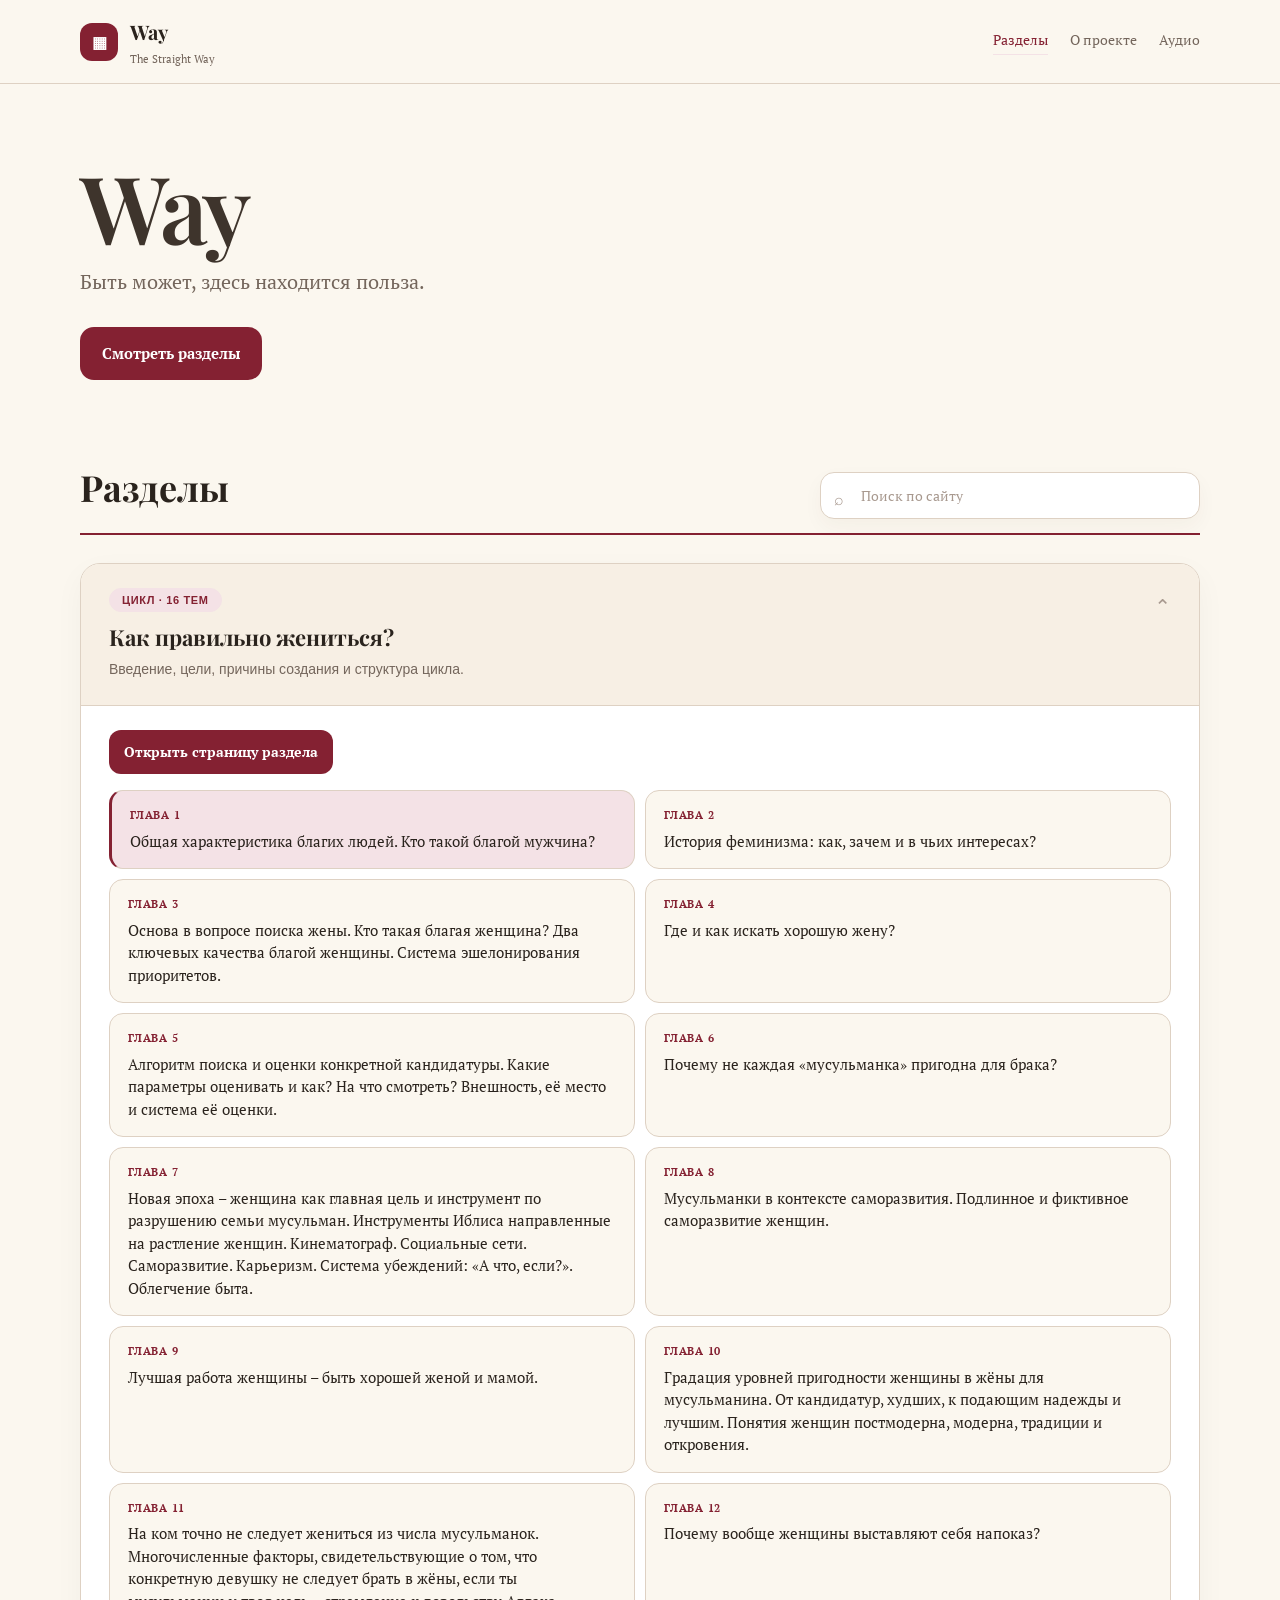
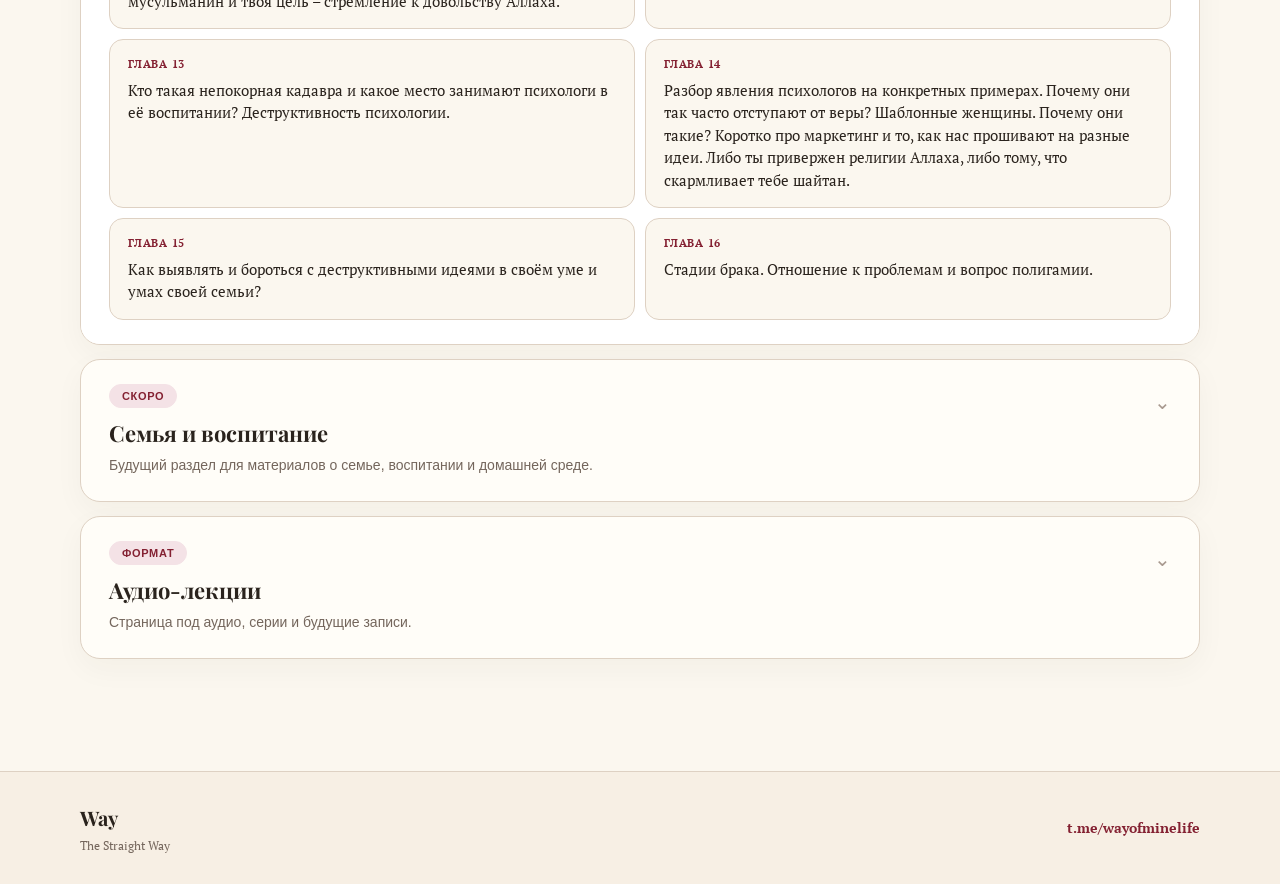
==== commit 0365a5b1: "Add files via upload" ====
--- a/index.html
+++ b/index.html
@@ -47,29 +47,30 @@
       </div>
 
       <div class="accordion" id="accordion">
-        <article class="panel open" data-search="как правильно жениться мужчина женщина жена брак семья супруга сватовство критерии оценка">
+        <article class="panel open" data-search="как правильно жениться мужчина женщина жена брак семья супруга сватовство критерии оценка феминизм психология саморазвитие полигамия">
           <button class="panel-head" type="button">
-            <span><em>Цикл · 15 глав</em><strong>Как правильно жениться?</strong><small>Структура цикла и переход к главам.</small></span>
+            <span><em>Цикл · 16 тем</em><strong>Как правильно жениться?</strong><small>Введение, цели, причины создания и структура цикла.</small></span>
             <i>⌄</i>
           </button>
           <div class="panel-body">
             <a class="section-link" href="marriage.html">Открыть страницу раздела</a>
             <ol class="chapter-grid">
               <li><a href="chapter1.html">Общая характеристика благих людей. Кто такой благой мужчина?</a></li>
-              <li><a href="marriage.html#chapter-2">Кто такая благая женщина? Два ключевых качества благой женщины. Эшелонирование приоритетов.</a></li>
-              <li><a href="marriage.html#chapter-3">Где и как искать хорошую жену?</a></li>
-              <li><a href="marriage.html#chapter-4">Алгоритм поиска и оценки конкретной кандидатуры. Какие параметры оценивать и как? На что смотреть? Внешность, её место и система её оценки.</a></li>
-              <li><a href="marriage.html#chapter-5">Почему не всякая «мусульманка» пригодна для брака?</a></li>
-              <li><a href="marriage.html#chapter-6">Новая эпоха – женщина как главная цель и инструмент по разрушению семьи мусульман. Инструменты Иблиса направленные на растление женщин. Кинематограф. Социальные сети. Саморазвитие. Карьеризм. «А что если?»</a></li>
-              <li><a href="marriage.html#chapter-7">Мусульманки в контексте саморазвития. Подлинное и фиктивное саморазвитие женщин.</a></li>
-              <li><a href="marriage.html#chapter-8">Лучшая работа женщины – быть хорошей женой и мамой.</a></li>
-              <li><a href="marriage.html#chapter-9">Градация уровней пригодности женщины в жёны для мусульманина. От кандидатур худших, к подающим надежды и лучшим. Понятия женщин постмодерна, модерна, традиции и откровения.</a></li>
-              <li><a href="marriage.html#chapter-10">На ком точно не следует жениться из числа мусульманок. Многочисленные факторы, свидетельствующие о том, что конкретную девушку не следует брать в жёны, если ты мусульманин и твоя цель 51:56.</a></li>
-              <li><a href="marriage.html#chapter-11">Почему вообще женщины выставляют себя напоказ?</a></li>
-              <li><a href="marriage.html#chapter-12">Кто такая непокорная кадавра и какое место занимают психологи в её воспитании?</a></li>
-              <li><a href="marriage.html#chapter-13">Разбор явления психологов на конкретных примерах. Шаблонные женщины. Почему они такие? Коротко про маркетинг и то, как нас прошивают на разные идеи. Либо ты привержен религии Аллаха, либо тому, что скармливает тебе шайтан.</a></li>
-              <li><a href="marriage.html#chapter-14">Как выявлять и бороться с деструктивными идеями в своём уме и умах своей семьи?</a></li>
-              <li><a href="marriage.html#chapter-15">Отношение к проблемам.</a></li>
+              <li><a href="marriage.html#chapter-2">История феминизма: как, зачем и в чьих интересах?</a></li>
+              <li><a href="marriage.html#chapter-3">Основа в вопросе поиска жены. Кто такая благая женщина? Два ключевых качества благой женщины. Система эшелонирования приоритетов.</a></li>
+              <li><a href="marriage.html#chapter-4">Где и как искать хорошую жену?</a></li>
+              <li><a href="marriage.html#chapter-5">Алгоритм поиска и оценки конкретной кандидатуры. Какие параметры оценивать и как? На что смотреть? Внешность, её место и система её оценки.</a></li>
+              <li><a href="marriage.html#chapter-6">Почему не каждая «мусульманка» пригодна для брака?</a></li>
+              <li><a href="marriage.html#chapter-7">Новая эпоха – женщина как главная цель и инструмент по разрушению семьи мусульман. Инструменты Иблиса направленные на растление женщин. Кинематограф. Социальные сети. Саморазвитие. Карьеризм. Система убеждений: «А что, если?». Облегчение быта.</a></li>
+              <li><a href="marriage.html#chapter-8">Мусульманки в контексте саморазвития. Подлинное и фиктивное саморазвитие женщин.</a></li>
+              <li><a href="marriage.html#chapter-9">Лучшая работа женщины – быть хорошей женой и мамой.</a></li>
+              <li><a href="marriage.html#chapter-10">Градация уровней пригодности женщины в жёны для мусульманина. От кандидатур, худших, к подающим надежды и лучшим. Понятия женщин постмодерна, модерна, традиции и откровения.</a></li>
+              <li><a href="marriage.html#chapter-11">На ком точно не следует жениться из числа мусульманок. Многочисленные факторы, свидетельствующие о том, что конкретную девушку не следует брать в жёны, если ты мусульманин и твоя цель – стремление к довольству Аллаха.</a></li>
+              <li><a href="marriage.html#chapter-12">Почему вообще женщины выставляют себя напоказ?</a></li>
+              <li><a href="marriage.html#chapter-13">Кто такая непокорная кадавра и какое место занимают психологи в её воспитании? Деструктивность психологии.</a></li>
+              <li><a href="marriage.html#chapter-14">Разбор явления психологов на конкретных примерах. Почему они так часто отступают от веры? Шаблонные женщины. Почему они такие? Коротко про маркетинг и то, как нас прошивают на разные идеи. Либо ты привержен религии Аллаха, либо тому, что скармливает тебе шайтан.</a></li>
+              <li><a href="marriage.html#chapter-15">Как выявлять и бороться с деструктивными идеями в своём уме и умах своей семьи?</a></li>
+              <li><a href="marriage.html#chapter-16">Стадии брака. Отношение к проблемам и вопрос полигамии.</a></li>
             </ol>
           </div>
         </article>
--- a/styles.css
+++ b/styles.css
@@ -39,9 +39,13 @@
 /* ── Article / Chapter page ── */
 .article-wrap{padding:56px 0 100px;max-width:780px}.article-breadcrumb{font-size:13px;color:var(--muted);margin-bottom:36px}.article-breadcrumb a{color:var(--muted);text-decoration:none}.article-breadcrumb a:hover{color:var(--burgundy)}.article-breadcrumb span{margin:0 6px;opacity:.5}.article-eyebrow{display:inline-block;color:var(--burgundy);font-size:12px;font-weight:700;text-transform:uppercase;letter-spacing:.1em;margin-bottom:14px}.article-wrap h1{font-family:'Playfair Display',Georgia,serif;font-size:clamp(28px,5vw,46px);line-height:1.15;margin:0 0 28px;color:var(--text-soft)}.article-intro{background:var(--bg-card);border-left:3px solid var(--burgundy);border-radius:0 14px 14px 0;padding:18px 24px;margin:0 0 36px;color:var(--muted);font-style:italic;font-size:16px;line-height:1.7}.article-intro p{margin:0 0 6px}.article-intro p:last-child{margin:0}.article-ornament{text-align:center;color:var(--burgundy);font-size:18px;letter-spacing:.4em;margin:0 0 44px;opacity:.7}.article-section{margin-bottom:48px}.article-section h2{font-family:'Playfair Display',Georgia,serif;font-size:22px;color:var(--burgundy);margin:0 0 16px;padding-bottom:8px;border-bottom:1px solid var(--burgundy-pale)}.article-section p{margin:0 0 16px;font-size:17px;line-height:1.85}.article-section p:last-child{margin:0}.article-section blockquote{margin:16px 0;padding:18px 22px;background:var(--bg-card);border-radius:14px;border-left:3px solid var(--burgundy);font-style:italic;font-size:16px;line-height:1.75}.article-section blockquote p{margin:0}.quality-list{list-style:none;padding:0;margin:0 0 8px;display:grid;gap:10px}.quality-list li{background:var(--bg-card);border:1px solid var(--line);border-radius:14px;padding:14px 18px 14px 44px;font-size:16px;line-height:1.65;position:relative}.quality-list li::before{content:"◆";color:var(--burgundy);font-size:10px;position:absolute;left:18px;top:18px}.quality-note{display:block;color:var(--muted);font-size:14px;margin-top:7px;line-height:1.6;font-style:italic}.aspects-list{list-style:none;padding:0;margin:0;display:grid;grid-template-columns:repeat(2,1fr);gap:10px}.aspects-list li{background:var(--cream);border:1px solid var(--line);border-radius:12px;padding:14px 18px;font-size:16px}.article-leadout{background:var(--bg-card);border:1px solid var(--line);border-radius:20px;padding:28px 32px;margin-top:20px}.article-leadout .article-section{margin:0}.article-leadout h2{border-bottom:none;margin-bottom:12px;font-size:20px}.back-link{display:inline-flex;margin-top:20px;color:var(--burgundy);text-decoration:none;font-size:15px;font-weight:700}.back-link:hover{text-decoration:underline}
 
+
+/* ── Cycle page ── */
+.cycle-page{max-width:980px}.cycle-cover{position:relative;overflow:hidden;border:1px solid var(--line);background:linear-gradient(135deg,var(--bg-card),var(--bg-soft));border-radius:28px;padding:42px 44px;margin-bottom:20px;box-shadow:var(--shadow)}.cycle-cover::after{content:"";position:absolute;right:-80px;top:-80px;width:230px;height:230px;border-radius:50%;background:var(--burgundy-pale);opacity:.75}.cycle-cover h1{position:relative;font-family:'Playfair Display',Georgia,serif;font-size:clamp(40px,7vw,68px);line-height:1.02;margin:0 0 18px;color:var(--text-soft);max-width:760px}.cycle-cover-text{position:relative;max-width:720px;margin:0;color:var(--muted);font-size:19px;line-height:1.75}.cycle-nav{position:sticky;top:68px;z-index:5;display:flex;gap:8px;flex-wrap:wrap;border:1px solid var(--line);background:rgba(255,253,248,.94);backdrop-filter:blur(14px);border-radius:18px;padding:10px;margin:0 0 26px;box-shadow:0 10px 24px rgba(60,39,25,.045)}.cycle-nav a{display:inline-flex;text-decoration:none;color:var(--muted);background:var(--bg);border:1px solid transparent;border-radius:999px;padding:8px 13px;font-size:14px;line-height:1.2}.cycle-nav a:hover{color:var(--burgundy);border-color:var(--burgundy-pale);background:#fff}.doc-section{scroll-margin-top:130px;border:1px solid var(--line);background:var(--bg-card);border-radius:24px;padding:32px 34px;margin-bottom:18px;box-shadow:0 8px 24px rgba(60,39,25,.035)}.doc-section h2{font-family:'Playfair Display',Georgia,serif;font-size:clamp(26px,4vw,36px);line-height:1.15;margin:0 0 20px;color:var(--text-soft)}.section-kicker{display:inline-flex;align-items:center;justify-content:center;width:36px;height:36px;border-radius:50%;background:var(--burgundy);color:#fff;font-weight:700;font-size:13px;margin-bottom:14px}.exact-text p{font-size:17px;line-height:1.9;margin:0 0 16px}.exact-text p:last-child{margin-bottom:0}.numbered-list{counter-reset:doc-counter;list-style:none;padding:0;margin:0;display:grid;gap:12px}.numbered-list li{position:relative;border:1px solid var(--line);background:#fff;border-radius:16px;padding:17px 18px 17px 56px;font-size:17px;line-height:1.8}.numbered-list li::before{counter-increment:doc-counter;content:counter(doc-counter);position:absolute;left:18px;top:19px;display:grid;place-items:center;width:26px;height:26px;border-radius:50%;background:var(--burgundy-pale);color:var(--burgundy);font-size:13px;font-weight:700}.accent-section{background:linear-gradient(180deg,#fffdf8,var(--bg-soft))}.remark{margin-top:18px;border-left:3px solid var(--burgundy);background:var(--burgundy-pale);border-radius:0 16px 16px 0;padding:18px 22px;color:var(--text-soft)}.support-section{background:linear-gradient(135deg,var(--bg-card),#fff)}.expert-note{margin-top:20px;border:1px solid var(--burgundy-pale);background:var(--bg-soft);border-radius:18px;padding:22px 24px}.chapter-section{background:transparent;border:0;padding:18px 0 0;box-shadow:none}.chapter-section .chapter-list{grid-template-columns:1fr}.chapter-card.ready{border-left:4px solid var(--burgundy);background:var(--burgundy-pale)}.chapter-card.ready .text-link{display:inline-flex;margin-top:4px}.chapter-card:target{outline:3px solid var(--burgundy-pale);background:#fff}
+
 /* ── Footer ── */
 .site-footer{border-top:1px solid var(--line);background:var(--bg-soft);padding:28px 0;margin-top:28px}.footer-inner{display:flex;align-items:center;justify-content:space-between;gap:18px;color:var(--muted);font-size:14px}.footer-inner strong{display:block;font-family:'Playfair Display',Georgia,serif;font-size:20px;color:var(--text)}.footer-inner span{display:block;font-size:12px}.footer-inner a{color:var(--burgundy);font-weight:700;text-decoration:none}.footer-inner a:hover{text-decoration:underline}
 
 /* ── Responsive ── */
-@media(max-width:820px){.nav-links{gap:14px}.hero{padding:48px 0 38px}.hero h1{font-size:58px}.hero-subtitle{font-size:18px}.section-title{display:block}.search-wrap{width:100%;margin-top:16px}.search-results{left:0;right:auto;width:100%}.chapter-grid,.audio-grid{grid-template-columns:1fr}.aspects-list{grid-template-columns:1fr}.article-wrap,.page-wrap{padding:40px 0 60px}.footer-inner{align-items:flex-start;flex-direction:column}}
+@media(max-width:820px){.cycle-cover{padding:30px 24px}.cycle-nav{position:static}.doc-section{padding:26px 22px}.numbered-list li{padding-left:52px}.cycle-cover-text{font-size:17px}.nav-links{gap:14px}.hero{padding:48px 0 38px}.hero h1{font-size:58px}.hero-subtitle{font-size:18px}.section-title{display:block}.search-wrap{width:100%;margin-top:16px}.search-results{left:0;right:auto;width:100%}.chapter-grid,.audio-grid{grid-template-columns:1fr}.aspects-list{grid-template-columns:1fr}.article-wrap,.page-wrap{padding:40px 0 60px}.footer-inner{align-items:flex-start;flex-direction:column}}
 @media(max-width:540px){.nav{align-items:flex-start;gap:12px;flex-direction:column}.nav-links{width:100%;justify-content:space-between}.panel-head{padding:20px}.panel-body{padding:20px}.chapter-card{padding:20px}.section-title h2{font-size:32px}}
